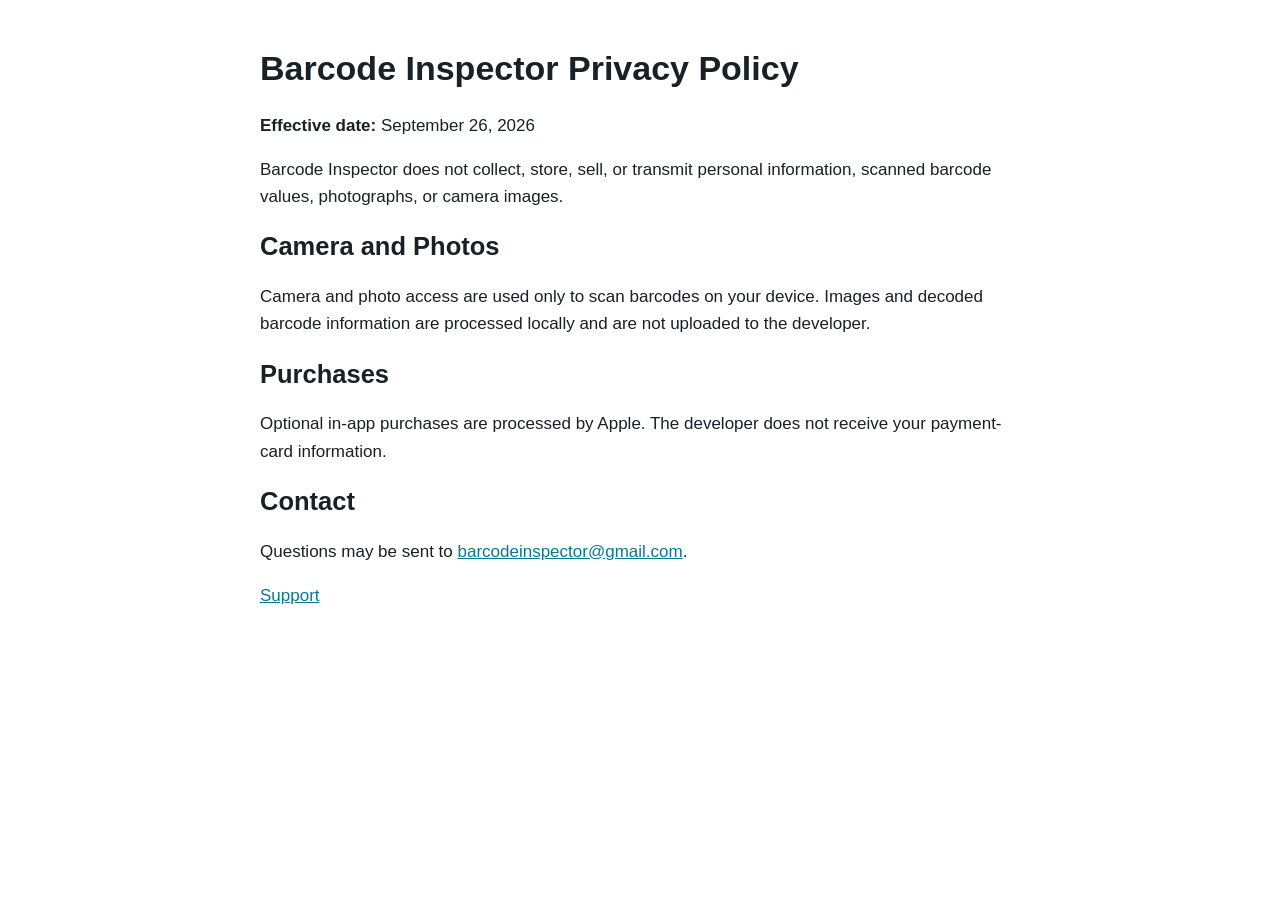
==== privacy.html @ 86ac4040 "Add Barcode Inspector support and privacy pages" ====
<!doctype html>
<html lang="en">
<head>
  <meta charset="utf-8">
  <meta name="viewport" content="width=device-width,initial-scale=1">
  <title>Barcode Inspector Privacy Policy</title>
  <style>
    body { max-width: 760px; margin: 48px auto; padding: 0 20px;
           font: 17px/1.6 -apple-system, BlinkMacSystemFont, sans-serif;
           color: #172126; }
    h1, h2 { line-height: 1.2; }
    a { color: #087990; }
  </style>
</head>
<body>
  <h1>Barcode Inspector Privacy Policy</h1>
  <p><strong>Effective date:</strong> September 26, 2026</p>

  <p>Barcode Inspector does not collect, store, sell, or transmit personal
     information, scanned barcode values, photographs, or camera images.</p>

  <h2>Camera and Photos</h2>
  <p>Camera and photo access are used only to scan barcodes on your device.
     Images and decoded barcode information are processed locally and are not
     uploaded to the developer.</p>

  <h2>Purchases</h2>
  <p>Optional in-app purchases are processed by Apple. The developer does not
     receive your payment-card information.</p>

  <h2>Contact</h2>
  <p>Questions may be sent to
     <a href="mailto:barcodeinspector@gmail.com">barcodeinspector@gmail.com</a>.
  </p>

  <p><a href="index.html">Support</a></p>
</body>
</html>
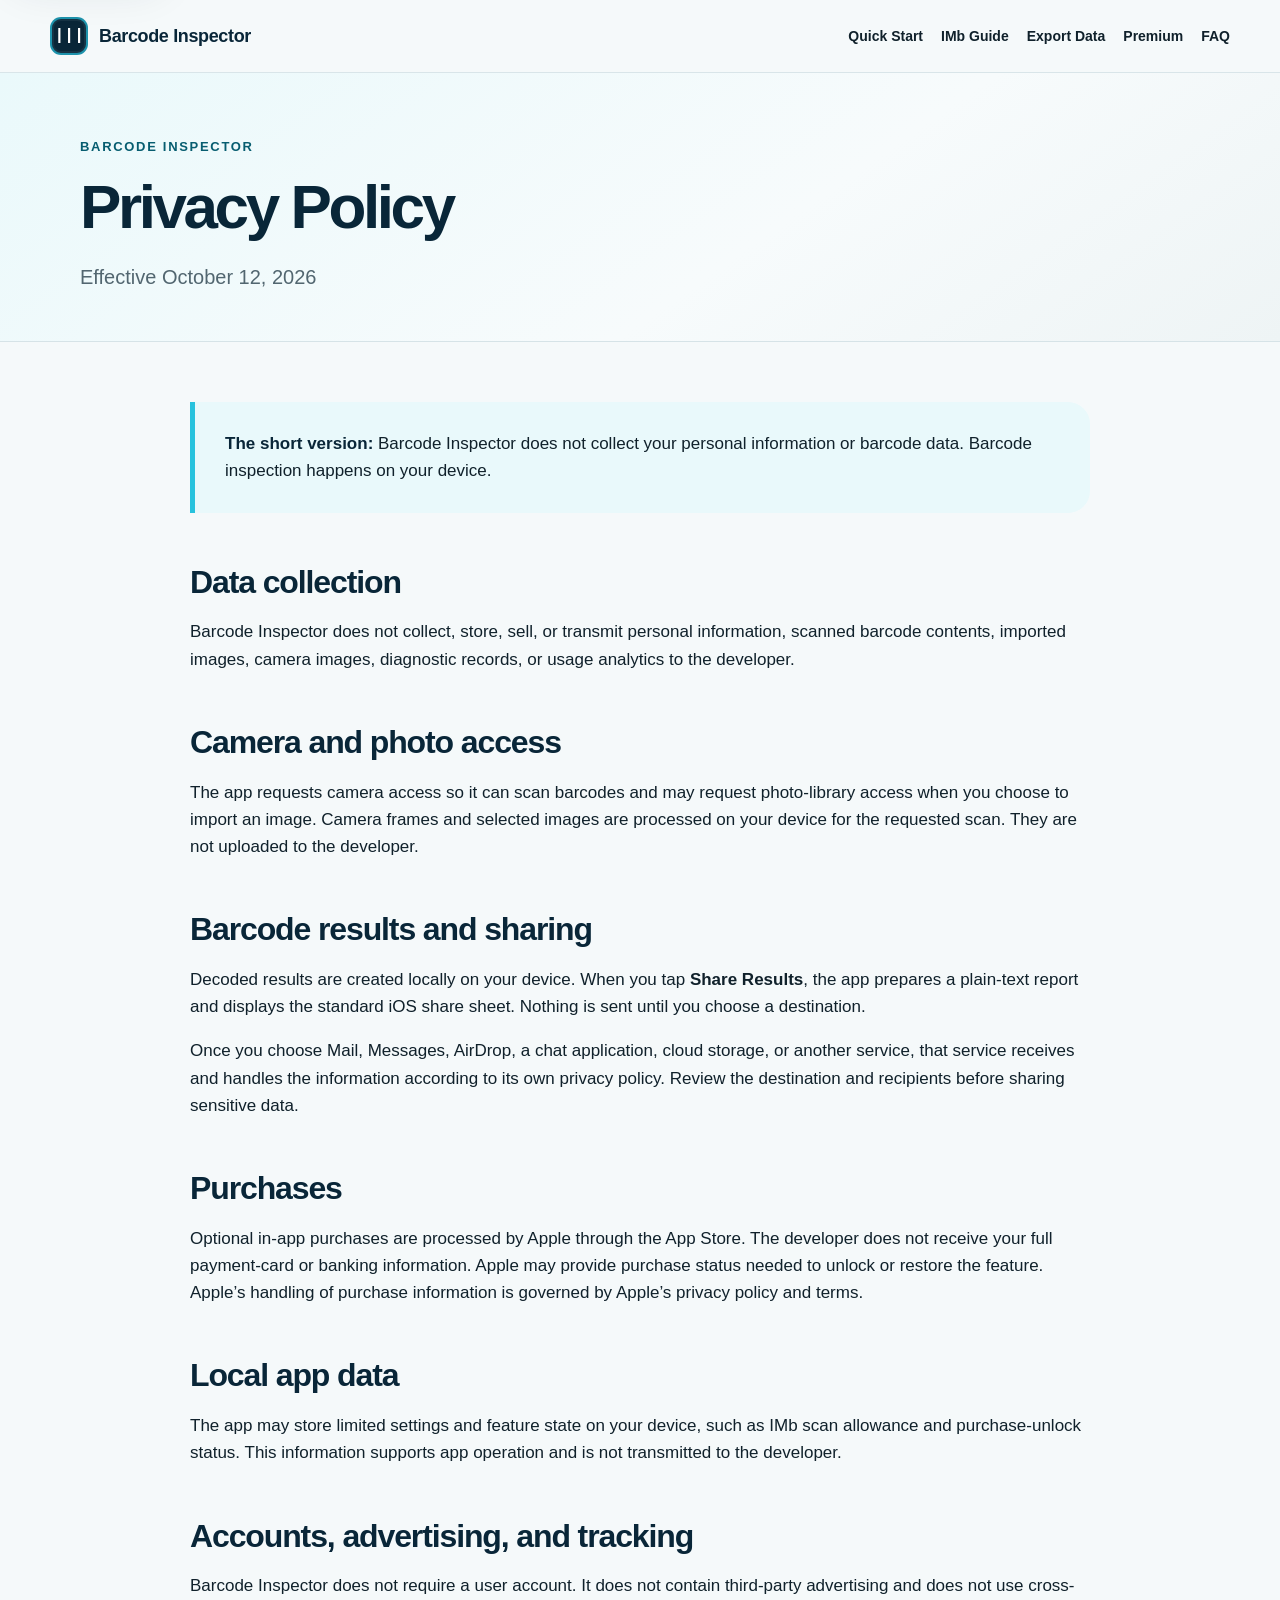
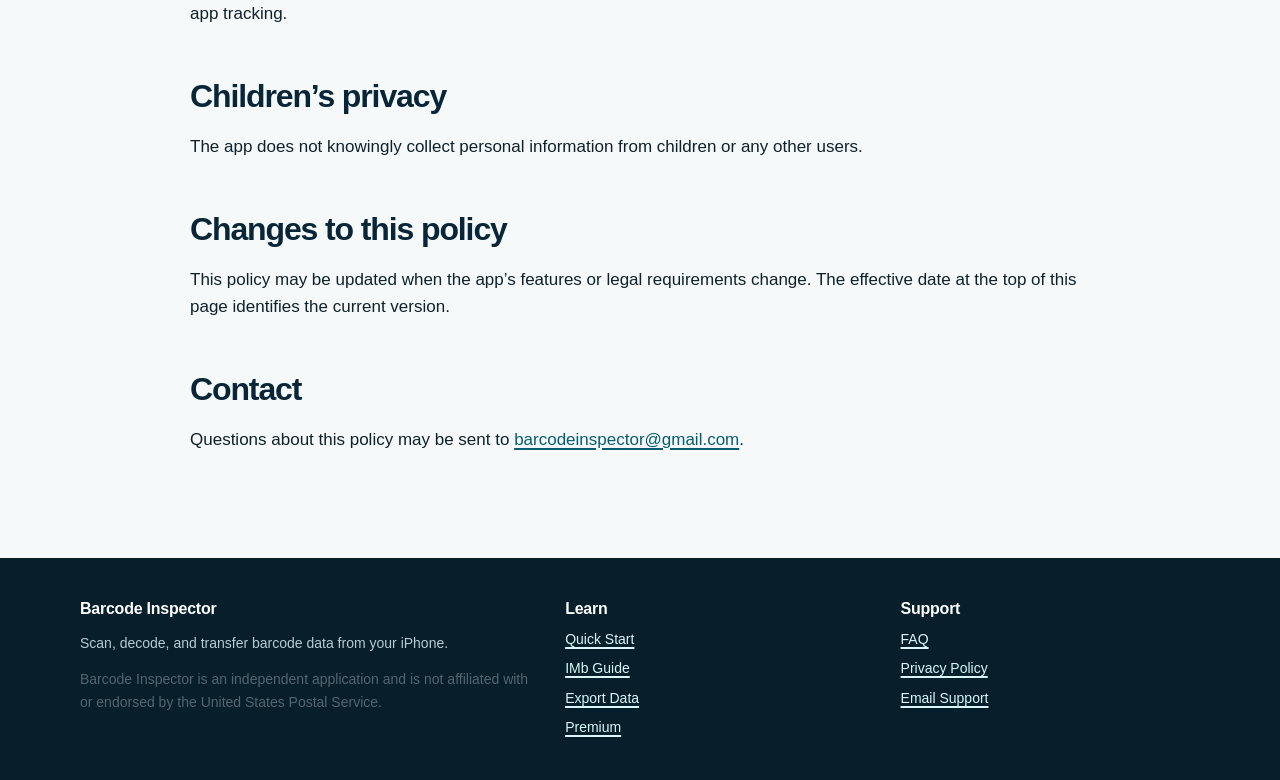
==== commit d0f3ecee: "Rebuild Barcode Inspector support and training site" ====
--- a/privacy.html
+++ b/privacy.html
@@ -2,37 +2,69 @@
 <html lang="en">
 <head>
   <meta charset="utf-8">
-  <meta name="viewport" content="width=device-width,initial-scale=1">
-  <title>Barcode Inspector Privacy Policy</title>
-  <style>
-    body { max-width: 760px; margin: 48px auto; padding: 0 20px;
-           font: 17px/1.6 -apple-system, BlinkMacSystemFont, sans-serif;
-           color: #172126; }
-    h1, h2 { line-height: 1.2; }
-    a { color: #087990; }
-  </style>
+  <meta name="viewport" content="width=device-width, initial-scale=1">
+  <meta name="description" content="Privacy Policy for the Barcode Inspector iPhone app.">
+  <meta name="theme-color" content="#092638">
+  <title>Privacy Policy — Barcode Inspector</title>
+  <link rel="stylesheet" href="styles.css">
 </head>
 <body>
-  <h1>Barcode Inspector Privacy Policy</h1>
-  <p><strong>Effective date:</strong> September 26, 2026</p>
+  <a class="skip-link" href="#main">Skip to content</a>
+  <header class="site-header">
+    <nav class="nav-wrap" aria-label="Primary navigation">
+      <a class="brand" href="index.html"><span class="brand-mark" aria-hidden="true">|||</span><span>Barcode Inspector</span></a>
+      <div class="nav-links"><a href="quick-start.html">Quick Start</a><a href="imb-guide.html">IMb Guide</a><a href="sharing.html">Export Data</a><a href="premium.html">Premium</a><a href="faq.html">FAQ</a></div>
+    </nav>
+  </header>
 
-  <p>Barcode Inspector does not collect, store, sell, or transmit personal
-     information, scanned barcode values, photographs, or camera images.</p>
+  <main id="main">
+    <section class="page-hero">
+      <div class="container">
+        <p class="eyebrow">Barcode Inspector</p>
+        <h1>Privacy Policy</h1>
+        <p>Effective October 12, 2026</p>
+      </div>
+    </section>
 
-  <h2>Camera and Photos</h2>
-  <p>Camera and photo access are used only to scan barcodes on your device.
-     Images and decoded barcode information are processed locally and are not
-     uploaded to the developer.</p>
+    <div class="content">
+      <div class="callout"><strong>The short version:</strong> Barcode Inspector does not collect your personal information or barcode data. Barcode inspection happens on your device.</div>
 
-  <h2>Purchases</h2>
-  <p>Optional in-app purchases are processed by Apple. The developer does not
-     receive your payment-card information.</p>
+      <h2>Data collection</h2>
+      <p>Barcode Inspector does not collect, store, sell, or transmit personal information, scanned barcode contents, imported images, camera images, diagnostic records, or usage analytics to the developer.</p>
 
-  <h2>Contact</h2>
-  <p>Questions may be sent to
-     <a href="mailto:barcodeinspector@gmail.com">barcodeinspector@gmail.com</a>.
-  </p>
+      <h2>Camera and photo access</h2>
+      <p>The app requests camera access so it can scan barcodes and may request photo-library access when you choose to import an image. Camera frames and selected images are processed on your device for the requested scan. They are not uploaded to the developer.</p>
 
-  <p><a href="index.html">Support</a></p>
+      <h2>Barcode results and sharing</h2>
+      <p>Decoded results are created locally on your device. When you tap <strong>Share Results</strong>, the app prepares a plain-text report and displays the standard iOS share sheet. Nothing is sent until you choose a destination.</p>
+      <p>Once you choose Mail, Messages, AirDrop, a chat application, cloud storage, or another service, that service receives and handles the information according to its own privacy policy. Review the destination and recipients before sharing sensitive data.</p>
+
+      <h2>Purchases</h2>
+      <p>Optional in-app purchases are processed by Apple through the App Store. The developer does not receive your full payment-card or banking information. Apple may provide purchase status needed to unlock or restore the feature. Apple’s handling of purchase information is governed by Apple’s privacy policy and terms.</p>
+
+      <h2>Local app data</h2>
+      <p>The app may store limited settings and feature state on your device, such as IMb scan allowance and purchase-unlock status. This information supports app operation and is not transmitted to the developer.</p>
+
+      <h2>Accounts, advertising, and tracking</h2>
+      <p>Barcode Inspector does not require a user account. It does not contain third-party advertising and does not use cross-app tracking.</p>
+
+      <h2>Children’s privacy</h2>
+      <p>The app does not knowingly collect personal information from children or any other users.</p>
+
+      <h2>Changes to this policy</h2>
+      <p>This policy may be updated when the app’s features or legal requirements change. The effective date at the top of this page identifies the current version.</p>
+
+      <h2>Contact</h2>
+      <p>Questions about this policy may be sent to <a href="mailto:barcodeinspector@gmail.com">barcodeinspector@gmail.com</a>.</p>
+    </div>
+  </main>
+
+  <footer class="site-footer">
+    <div class="container footer-grid">
+      <div><h3>Barcode Inspector</h3><p>Scan, decode, and transfer barcode data from your iPhone.</p><p class="small-print">Barcode Inspector is an independent application and is not affiliated with or endorsed by the United States Postal Service.</p></div>
+      <div><h3>Learn</h3><div class="footer-links"><a href="quick-start.html">Quick Start</a><a href="imb-guide.html">IMb Guide</a><a href="sharing.html">Export Data</a><a href="premium.html">Premium</a></div></div>
+      <div><h3>Support</h3><div class="footer-links"><a href="faq.html">FAQ</a><a href="privacy.html" aria-current="page">Privacy Policy</a><a href="mailto:barcodeinspector@gmail.com">Email Support</a></div></div>
+    </div>
+  </footer>
 </body>
 </html>
--- a/styles.css
+++ b/styles.css
@@ -0,0 +1,766 @@
+:root {
+  --ink: #10212b;
+  --muted: #526670;
+  --paper: #f5f9fa;
+  --surface: #ffffff;
+  --line: #d6e3e7;
+  --teal: #087990;
+  --teal-dark: #075d70;
+  --cyan: #27c2dd;
+  --navy: #092638;
+  --lime: #bde95f;
+  --shadow: 0 18px 45px rgba(9, 38, 56, 0.12);
+  --radius: 22px;
+}
+
+* {
+  box-sizing: border-box;
+}
+
+html {
+  scroll-behavior: smooth;
+}
+
+body {
+  margin: 0;
+  background: var(--paper);
+  color: var(--ink);
+  font-family: -apple-system, BlinkMacSystemFont, "Segoe UI", sans-serif;
+  font-size: 17px;
+  line-height: 1.6;
+}
+
+a {
+  color: var(--teal-dark);
+  text-decoration-thickness: 1.5px;
+  text-underline-offset: 3px;
+}
+
+a:hover {
+  color: var(--teal);
+}
+
+a:focus-visible,
+button:focus-visible {
+  outline: 3px solid var(--cyan);
+  outline-offset: 4px;
+}
+
+img {
+  max-width: 100%;
+}
+
+.skip-link {
+  position: absolute;
+  left: 16px;
+  top: -80px;
+  z-index: 99;
+  padding: 10px 16px;
+  background: var(--surface);
+  border-radius: 10px;
+  box-shadow: var(--shadow);
+}
+
+.skip-link:focus {
+  top: 12px;
+}
+
+.site-header {
+  position: sticky;
+  top: 0;
+  z-index: 20;
+  background: rgba(245, 249, 250, 0.94);
+  border-bottom: 1px solid rgba(214, 227, 231, 0.9);
+  backdrop-filter: blur(14px);
+}
+
+.nav-wrap {
+  width: min(1180px, calc(100% - 36px));
+  min-height: 72px;
+  margin: 0 auto;
+  display: flex;
+  align-items: center;
+  justify-content: space-between;
+  gap: 24px;
+}
+
+.brand {
+  display: inline-flex;
+  align-items: center;
+  gap: 11px;
+  color: var(--navy);
+  font-size: 18px;
+  font-weight: 800;
+  text-decoration: none;
+  letter-spacing: -0.02em;
+}
+
+.brand-mark {
+  width: 38px;
+  height: 38px;
+  display: grid;
+  place-items: center;
+  background: var(--navy);
+  border: 2px solid rgba(39, 194, 221, 0.7);
+  border-radius: 11px;
+  color: white;
+  font-family: ui-monospace, SFMono-Regular, Menlo, monospace;
+  font-size: 17px;
+  box-shadow: inset 0 0 0 2px rgba(255, 255, 255, 0.06);
+}
+
+.nav-links {
+  display: flex;
+  flex-wrap: wrap;
+  align-items: center;
+  justify-content: flex-end;
+  gap: 8px 18px;
+  font-size: 14px;
+  font-weight: 700;
+}
+
+.nav-links a {
+  color: var(--ink);
+  text-decoration: none;
+}
+
+.nav-links a[aria-current="page"],
+.nav-links a:hover {
+  color: var(--teal);
+}
+
+.container {
+  width: min(1120px, calc(100% - 40px));
+  margin: 0 auto;
+}
+
+.hero {
+  position: relative;
+  overflow: hidden;
+  padding: 88px 0 74px;
+  background:
+    radial-gradient(circle at 76% 22%, rgba(39, 194, 221, 0.20), transparent 28%),
+    linear-gradient(145deg, #eefbfc 0%, #f8fbfc 48%, #eef4f5 100%);
+  border-bottom: 1px solid var(--line);
+}
+
+.hero::after {
+  content: "";
+  position: absolute;
+  width: 520px;
+  height: 520px;
+  right: -250px;
+  bottom: -320px;
+  border: 76px solid rgba(8, 121, 144, 0.07);
+  border-radius: 50%;
+}
+
+.hero-grid {
+  position: relative;
+  z-index: 1;
+  display: grid;
+  grid-template-columns: minmax(0, 1.15fr) minmax(340px, 0.85fr);
+  gap: 70px;
+  align-items: center;
+}
+
+.eyebrow {
+  margin: 0 0 14px;
+  color: var(--teal-dark);
+  font-size: 13px;
+  font-weight: 850;
+  letter-spacing: 0.13em;
+  text-transform: uppercase;
+}
+
+h1,
+h2,
+h3 {
+  color: var(--navy);
+  line-height: 1.12;
+}
+
+h1 {
+  max-width: 760px;
+  margin: 0;
+  font-size: clamp(44px, 7vw, 78px);
+  letter-spacing: -0.055em;
+}
+
+h2 {
+  margin: 0 0 18px;
+  font-size: clamp(30px, 4vw, 46px);
+  letter-spacing: -0.035em;
+}
+
+h3 {
+  margin: 0 0 10px;
+  font-size: 21px;
+  letter-spacing: -0.015em;
+}
+
+.hero-copy {
+  max-width: 680px;
+  margin: 24px 0 0;
+  color: #29444f;
+  font-size: clamp(19px, 2vw, 23px);
+  line-height: 1.48;
+}
+
+.hero-copy strong {
+  color: var(--navy);
+}
+
+.button-row {
+  display: flex;
+  flex-wrap: wrap;
+  gap: 12px;
+  margin-top: 30px;
+}
+
+.button {
+  display: inline-flex;
+  min-height: 48px;
+  align-items: center;
+  justify-content: center;
+  padding: 11px 20px;
+  border: 2px solid var(--navy);
+  border-radius: 13px;
+  background: var(--navy);
+  color: white;
+  font-size: 15px;
+  font-weight: 800;
+  text-decoration: none;
+  box-shadow: 0 8px 22px rgba(9, 38, 56, 0.16);
+}
+
+.button:hover {
+  background: var(--teal-dark);
+  border-color: var(--teal-dark);
+  color: white;
+}
+
+.button.secondary {
+  background: transparent;
+  color: var(--navy);
+  box-shadow: none;
+}
+
+.button.secondary:hover {
+  background: rgba(255, 255, 255, 0.72);
+  color: var(--teal-dark);
+}
+
+.report-card {
+  position: relative;
+  padding: 18px;
+  border: 1px solid rgba(39, 194, 221, 0.46);
+  border-radius: 28px;
+  background: var(--navy);
+  box-shadow: 0 30px 70px rgba(9, 38, 56, 0.26);
+  transform: rotate(1.5deg);
+}
+
+.report-screen {
+  padding: 25px;
+  border-radius: 17px;
+  background: #f9fdfe;
+  font-family: ui-monospace, SFMono-Regular, Menlo, monospace;
+  font-size: 12.5px;
+  line-height: 1.5;
+}
+
+.report-top {
+  display: flex;
+  align-items: center;
+  justify-content: space-between;
+  margin-bottom: 18px;
+  font-family: -apple-system, BlinkMacSystemFont, "Segoe UI", sans-serif;
+}
+
+.report-top strong {
+  font-size: 15px;
+}
+
+.status-pill {
+  padding: 4px 8px;
+  border-radius: 999px;
+  background: #dff6e3;
+  color: #246735;
+  font-size: 10px;
+  font-weight: 800;
+  letter-spacing: 0.03em;
+}
+
+.report-label {
+  margin: 14px 0 5px;
+  color: var(--teal-dark);
+  font-size: 10px;
+  font-weight: 900;
+  letter-spacing: 0.08em;
+}
+
+.report-line {
+  display: flex;
+  justify-content: space-between;
+  gap: 18px;
+  padding: 5px 0;
+  border-bottom: 1px solid #e6eff1;
+}
+
+.report-line span:last-child {
+  color: #29444f;
+  text-align: right;
+}
+
+.share-chip {
+  margin-top: 18px;
+  padding: 11px 12px;
+  border-radius: 10px;
+  background: var(--teal);
+  color: white;
+  text-align: center;
+  font-family: -apple-system, BlinkMacSystemFont, "Segoe UI", sans-serif;
+  font-size: 12px;
+  font-weight: 850;
+  letter-spacing: 0.04em;
+}
+
+.trust-strip {
+  background: var(--navy);
+  color: white;
+}
+
+.trust-grid {
+  display: grid;
+  grid-template-columns: repeat(3, 1fr);
+}
+
+.trust-item {
+  padding: 24px 28px;
+  border-right: 1px solid rgba(255, 255, 255, 0.13);
+}
+
+.trust-item:last-child {
+  border-right: 0;
+}
+
+.trust-item strong,
+.trust-item span {
+  display: block;
+}
+
+.trust-item strong {
+  color: var(--lime);
+  font-size: 12px;
+  letter-spacing: 0.11em;
+  text-transform: uppercase;
+}
+
+.trust-item span {
+  margin-top: 3px;
+  color: #d7e7ec;
+  font-size: 15px;
+}
+
+.section {
+  padding: 82px 0;
+}
+
+.section.compact {
+  padding: 58px 0;
+}
+
+.section.white {
+  background: var(--surface);
+}
+
+.section.navy {
+  background: var(--navy);
+  color: #d9e8ec;
+}
+
+.section.navy h2,
+.section.navy h3 {
+  color: white;
+}
+
+.section-intro {
+  max-width: 760px;
+  margin: 0 0 38px;
+  color: var(--muted);
+  font-size: 19px;
+}
+
+.section.navy .section-intro {
+  color: #bdd2d9;
+}
+
+.grid-2,
+.grid-3,
+.grid-4 {
+  display: grid;
+  gap: 22px;
+}
+
+.grid-2 {
+  grid-template-columns: repeat(2, minmax(0, 1fr));
+}
+
+.grid-3 {
+  grid-template-columns: repeat(3, minmax(0, 1fr));
+}
+
+.grid-4 {
+  grid-template-columns: repeat(4, minmax(0, 1fr));
+}
+
+.card {
+  padding: 28px;
+  border: 1px solid var(--line);
+  border-radius: var(--radius);
+  background: var(--surface);
+  box-shadow: 0 8px 30px rgba(9, 38, 56, 0.06);
+}
+
+.card p:last-child {
+  margin-bottom: 0;
+}
+
+.card-number {
+  width: 39px;
+  height: 39px;
+  display: grid;
+  place-items: center;
+  margin-bottom: 20px;
+  border-radius: 12px;
+  background: #dff7fa;
+  color: var(--teal-dark);
+  font-size: 15px;
+  font-weight: 900;
+}
+
+.feature-icon {
+  width: 46px;
+  height: 46px;
+  display: grid;
+  place-items: center;
+  margin-bottom: 18px;
+  border-radius: 14px;
+  background: var(--navy);
+  color: var(--cyan);
+  font-size: 21px;
+  font-weight: 900;
+}
+
+.link-card {
+  display: block;
+  color: inherit;
+  text-decoration: none;
+  transition: transform 160ms ease, box-shadow 160ms ease;
+}
+
+.link-card:hover {
+  color: inherit;
+  transform: translateY(-3px);
+  box-shadow: var(--shadow);
+}
+
+.link-card .arrow {
+  display: inline-block;
+  margin-top: 12px;
+  color: var(--teal-dark);
+  font-weight: 850;
+}
+
+.callout {
+  padding: 28px 30px;
+  border-left: 5px solid var(--cyan);
+  border-radius: 0 var(--radius) var(--radius) 0;
+  background: #e9f9fb;
+}
+
+.callout strong {
+  color: var(--navy);
+}
+
+.steps {
+  counter-reset: step;
+  display: grid;
+  gap: 18px;
+  margin: 32px 0;
+}
+
+.step {
+  position: relative;
+  padding: 24px 26px 24px 76px;
+  border: 1px solid var(--line);
+  border-radius: 18px;
+  background: var(--surface);
+}
+
+.step::before {
+  counter-increment: step;
+  content: counter(step);
+  position: absolute;
+  left: 22px;
+  top: 23px;
+  width: 35px;
+  height: 35px;
+  display: grid;
+  place-items: center;
+  border-radius: 11px;
+  background: var(--navy);
+  color: var(--cyan);
+  font-weight: 900;
+}
+
+.step h3 {
+  margin-bottom: 6px;
+}
+
+.step p {
+  margin: 0;
+}
+
+.page-hero {
+  padding: 64px 0 48px;
+  background: linear-gradient(145deg, #eaf9fb 0%, #f7fbfc 60%, #eef4f5 100%);
+  border-bottom: 1px solid var(--line);
+}
+
+.page-hero h1 {
+  max-width: 920px;
+  font-size: clamp(38px, 6vw, 62px);
+}
+
+.page-hero p:last-child {
+  max-width: 780px;
+  margin: 20px 0 0;
+  color: var(--muted);
+  font-size: 20px;
+}
+
+.content {
+  width: min(900px, calc(100% - 40px));
+  margin: 0 auto;
+  padding: 60px 0 88px;
+}
+
+.content h2 {
+  margin-top: 52px;
+  font-size: 32px;
+}
+
+.content h2:first-child {
+  margin-top: 0;
+}
+
+.content h3 {
+  margin-top: 30px;
+}
+
+.content li + li {
+  margin-top: 7px;
+}
+
+.data-table {
+  width: 100%;
+  margin: 28px 0;
+  border-collapse: collapse;
+  border: 1px solid var(--line);
+  background: var(--surface);
+  font-size: 15px;
+}
+
+.data-table th,
+.data-table td {
+  padding: 14px 16px;
+  border-bottom: 1px solid var(--line);
+  text-align: left;
+  vertical-align: top;
+}
+
+.data-table th {
+  background: #eaf6f8;
+  color: var(--navy);
+  font-size: 13px;
+  letter-spacing: 0.04em;
+  text-transform: uppercase;
+}
+
+.data-table tr:last-child td {
+  border-bottom: 0;
+}
+
+.code-sample {
+  overflow-x: auto;
+  margin: 24px 0;
+  padding: 22px;
+  border-radius: 16px;
+  background: #0b2433;
+  color: #e7f6f8;
+  font-family: ui-monospace, SFMono-Regular, Menlo, monospace;
+  font-size: 14px;
+  line-height: 1.55;
+  white-space: pre-wrap;
+}
+
+.faq-list details {
+  margin-bottom: 13px;
+  border: 1px solid var(--line);
+  border-radius: 15px;
+  background: var(--surface);
+}
+
+.faq-list summary {
+  cursor: pointer;
+  padding: 19px 22px;
+  color: var(--navy);
+  font-weight: 800;
+}
+
+.faq-list details div {
+  padding: 0 22px 20px;
+  color: var(--muted);
+}
+
+.faq-list details p:last-child {
+  margin-bottom: 0;
+}
+
+.cta-panel {
+  padding: 44px;
+  border-radius: 28px;
+  background: linear-gradient(135deg, var(--navy), #0a4052);
+  color: #d9e8ec;
+  box-shadow: var(--shadow);
+}
+
+.cta-panel h2 {
+  color: white;
+}
+
+.cta-panel .button {
+  border-color: var(--cyan);
+  background: var(--cyan);
+  color: var(--navy);
+}
+
+.cta-panel .button:hover {
+  border-color: white;
+  background: white;
+}
+
+.small-print {
+  color: var(--muted);
+  font-size: 14px;
+}
+
+.site-footer {
+  padding: 42px 0;
+  background: #071e2b;
+  color: #b8ccd3;
+  font-size: 14px;
+}
+
+.footer-grid {
+  display: grid;
+  grid-template-columns: 1.5fr 1fr 1fr;
+  gap: 36px;
+}
+
+.site-footer h3 {
+  color: white;
+  font-size: 16px;
+}
+
+.site-footer a {
+  color: #d9f7fb;
+}
+
+.footer-links {
+  display: grid;
+  gap: 7px;
+}
+
+@media (max-width: 900px) {
+  .hero-grid,
+  .grid-3,
+  .grid-4,
+  .footer-grid {
+    grid-template-columns: 1fr;
+  }
+
+  .hero-grid {
+    gap: 44px;
+  }
+
+  .report-card {
+    max-width: 560px;
+    transform: none;
+  }
+
+  .grid-4 {
+    grid-template-columns: repeat(2, minmax(0, 1fr));
+  }
+}
+
+@media (max-width: 720px) {
+  .nav-wrap {
+    padding: 14px 0;
+    align-items: flex-start;
+    flex-direction: column;
+    gap: 12px;
+  }
+
+  .site-header {
+    position: static;
+  }
+
+  .nav-links {
+    justify-content: flex-start;
+  }
+
+  .hero {
+    padding-top: 58px;
+  }
+
+  .trust-grid,
+  .grid-2,
+  .grid-4 {
+    grid-template-columns: 1fr;
+  }
+
+  .trust-item {
+    border-right: 0;
+    border-bottom: 1px solid rgba(255, 255, 255, 0.13);
+  }
+
+  .trust-item:last-child {
+    border-bottom: 0;
+  }
+
+  .section {
+    padding: 62px 0;
+  }
+
+  .data-table {
+    display: block;
+    overflow-x: auto;
+  }
+
+  .cta-panel {
+    padding: 30px 24px;
+  }
+}
+
+@media (prefers-reduced-motion: reduce) {
+  html {
+    scroll-behavior: auto;
+  }
+
+  .link-card {
+    transition: none;
+  }
+}
